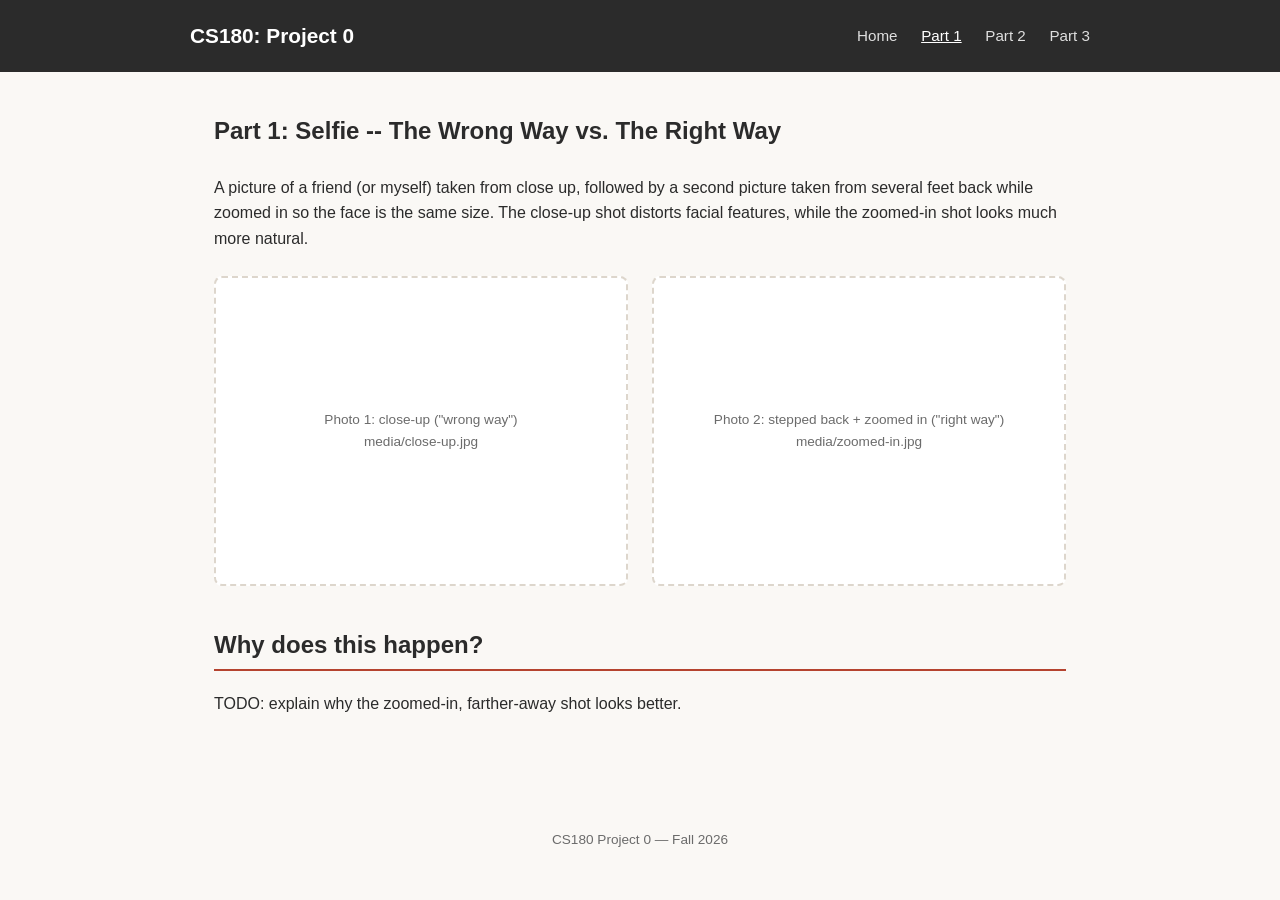
==== part_1/index.html @ 12ecb2ee "new files" ====
<!DOCTYPE html>
<html lang="en">

<head>
    <meta charset="UTF-8">
    <meta name="viewport" content="width=device-width, initial-scale=1.0">
    <title>Part 1 -- Selfie: The Wrong Way vs. The Right Way</title>
    <link rel="stylesheet" href="../style.css">
</head>

<body>

    <header class="site-header">
        <div class="header-inner">
            <h1>CS180: Project 0</h1>
            <nav class="site-nav">
                <a href="../index.html">Home</a>
                <a href="../part_1/index.html" class="active">Part 1</a>
                <a href="../part_2/index.html">Part 2</a>
                <a href="../part_3/index.html">Part 3</a>
            </nav>
        </div>
    </header>

    <main>
        <h2 style="margin-top: 0; border: none;">Part 1: Selfie -- The Wrong Way vs. The Right Way</h2>

        <p>
            A picture of a friend (or myself) taken from close up, followed by a second
            picture taken from several feet back while zoomed in so the face is the same
            size. The close-up shot distorts facial features, while the zoomed-in shot
            looks much more natural.
        </p>

        <!--
          Once you have your photos, replace each .media-placeholder <div> below
          with a <figure> like this:

          <figure>
            <img src="media/close-up.jpg" alt="Close-up selfie, the wrong way">
            <figcaption>Close-up (wrong way)</figcaption>
          </figure>
        -->
        <div class="media-grid">
            <div class="media-placeholder">Photo 1: close-up ("wrong way")<br>media/close-up.jpg</div>
            <div class="media-placeholder">Photo 2: stepped back + zoomed in ("right way")<br>media/zoomed-in.jpg</div>
        </div>

        <h2>Why does this happen?</h2>
        <p>
            <!-- Write your explanation here: think about focal length,
                 camera distance, and how perspective distorts closer objects. -->
            TODO: explain why the zoomed-in, farther-away shot looks better.
        </p>
    </main>

    <footer class="site-footer">
        CS180 Project 0 &mdash; Fall 2026
    </footer>

</body>

</html>
---- style.css ----
/* ============================================
   Shared stylesheet for the whole site.
   Every page links to this ONE file, so a
   change here updates every page at once.
   ============================================ */

:root {
  --bg: #faf8f5;
  --text: #2b2b2b;
  --muted: #6b6b6b;
  --accent: #b5432f;
  --border: #ddd6cc;
  --card-bg: #ffffff;
}

* {
  box-sizing: border-box;
}

body {
  margin: 0;
  font-family: "Helvetica Neue", Arial, sans-serif;
  color: var(--text);
  background: var(--bg);
  line-height: 1.6;
}

/* ---------- header / nav ---------- */
header.site-header {
  background: var(--text);
  color: #fff;
  padding: 1.2rem 2rem;
}

header.site-header .header-inner {
  max-width: 900px;
  margin: 0 auto;
  display: flex;
  justify-content: space-between;
  align-items: center;
  flex-wrap: wrap;
  gap: 0.5rem;
}

header.site-header h1 {
  margin: 0;
  font-size: 1.3rem;
}

nav.site-nav a {
  color: #fff;
  text-decoration: none;
  margin-left: 1.2rem;
  font-size: 0.95rem;
  opacity: 0.85;
}

nav.site-nav a:hover,
nav.site-nav a.active {
  opacity: 1;
  text-decoration: underline;
}

/* ---------- page layout ---------- */
main {
  max-width: 900px;
  margin: 0 auto;
  padding: 2.5rem 1.5rem 4rem;
}

h2 {
  border-bottom: 2px solid var(--accent);
  padding-bottom: 0.3rem;
  margin-top: 2.5rem;
}

.subtitle {
  color: var(--muted);
  margin-top: -0.5rem;
}

/* ---------- part cards on the homepage ---------- */
.part-grid {
  display: grid;
  grid-template-columns: repeat(auto-fit, minmax(220px, 1fr));
  gap: 1.2rem;
  margin-top: 1.5rem;
}

.part-card {
  background: var(--card-bg);
  border: 1px solid var(--border);
  border-radius: 10px;
  padding: 1.2rem;
  text-decoration: none;
  color: var(--text);
  display: block;
  transition: transform 0.15s ease, box-shadow 0.15s ease;
}

.part-card:hover {
  transform: translateY(-3px);
  box-shadow: 0 6px 16px rgba(0, 0, 0, 0.08);
}

.part-card h3 {
  margin: 0 0 0.4rem;
  color: var(--accent);
}

.part-card p {
  margin: 0;
  color: var(--muted);
  font-size: 0.92rem;
}

/* ---------- media placeholders ---------- */
/* Drop this class on a <div> wherever a photo/gif
   still needs to be uploaded. Delete the div and
   replace it with an <img> tag once you have the file. */
.media-grid {
  display: grid;
  grid-template-columns: repeat(auto-fit, minmax(240px, 1fr));
  gap: 1.5rem;
  margin: 1.5rem 0;
}

.media-placeholder {
  aspect-ratio: 4 / 3;
  border: 2px dashed var(--border);
  border-radius: 8px;
  background: #fff;
  display: flex;
  align-items: center;
  justify-content: center;
  text-align: center;
  color: var(--muted);
  font-size: 0.85rem;
  padding: 1rem;
}

figure {
  margin: 0;
}

figure img {
  width: 100%;
  border-radius: 8px;
  display: block;
}

figcaption {
  text-align: center;
  font-size: 0.85rem;
  color: var(--muted);
  margin-top: 0.4rem;
}

footer.site-footer {
  text-align: center;
  color: var(--muted);
  font-size: 0.85rem;
  padding: 2rem 0;
}
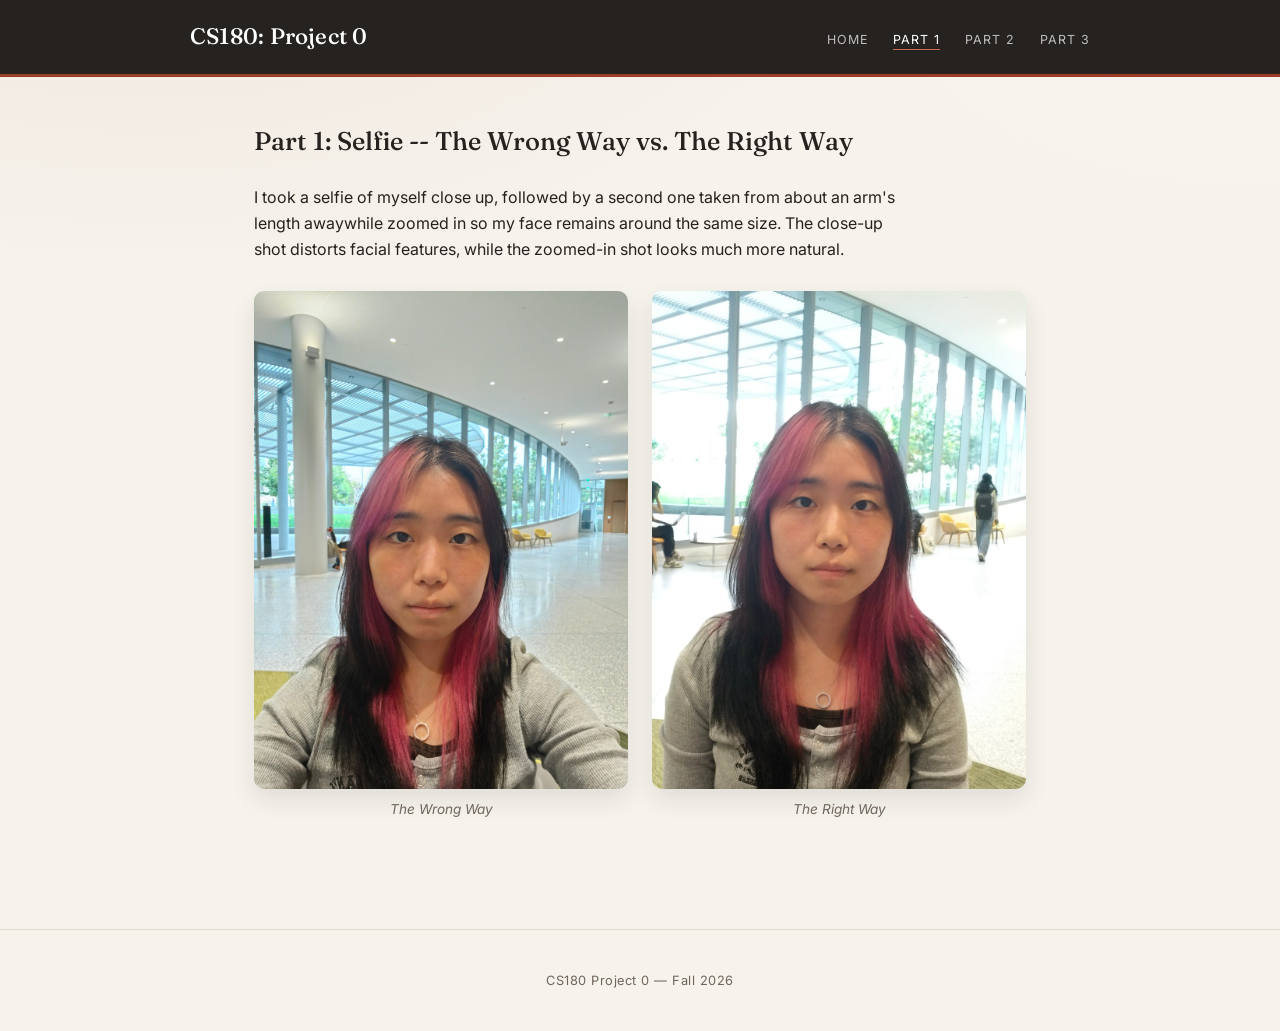
==== commit 66ab1dc6: "added photos in" ====
--- a/part_1/index.html
+++ b/part_1/index.html
@@ -12,7 +12,7 @@
 
     <header class="site-header">
         <div class="header-inner">
-            <h1>CS180: Project 0</h1>
+            <h1 class="site-title"><a href="../index.html">CS180: Project 0</a></h1>
             <nav class="site-nav">
                 <a href="../index.html">Home</a>
                 <a href="../part_1/index.html" class="active">Part 1</a>
@@ -26,32 +26,21 @@
         <h2 style="margin-top: 0; border: none;">Part 1: Selfie -- The Wrong Way vs. The Right Way</h2>
 
         <p>
-            A picture of a friend (or myself) taken from close up, followed by a second
-            picture taken from several feet back while zoomed in so the face is the same
-            size. The close-up shot distorts facial features, while the zoomed-in shot
+            I took a selfie of myself close up, followed by a second
+            one taken from about an arm's length awaywhile zoomed in so my face remains around
+            the same size. The close-up shot distorts facial features, while the zoomed-in shot
             looks much more natural.
         </p>
-
-        <!--
-          Once you have your photos, replace each .media-placeholder <div> below
-          with a <figure> like this:
-
-          <figure>
-            <img src="media/close-up.jpg" alt="Close-up selfie, the wrong way">
-            <figcaption>Close-up (wrong way)</figcaption>
-          </figure>
-        -->
         <div class="media-grid">
-            <div class="media-placeholder">Photo 1: close-up ("wrong way")<br>media/close-up.jpg</div>
-            <div class="media-placeholder">Photo 2: stepped back + zoomed in ("right way")<br>media/zoomed-in.jpg</div>
+            <figure>
+                <img src="media/part one close.jpg">
+                <figcaption>The Wrong Way</figcaption>
+            </figure>
+            <figure>
+                <img src="media/part one far.jpg">
+                <figcaption>The Right Way</figcaption>
+            </figure>
         </div>
-
-        <h2>Why does this happen?</h2>
-        <p>
-            <!-- Write your explanation here: think about focal length,
-                 camera distance, and how perspective distorts closer objects. -->
-            TODO: explain why the zoomed-in, farther-away shot looks better.
-        </p>
     </main>
 
     <footer class="site-footer">
--- a/style.css
+++ b/style.css
@@ -4,13 +4,21 @@
    change here updates every page at once.
    ============================================ */
 
+@import url("https://fonts.googleapis.com/css2?family=Fraunces:ital,opsz,wght@0,9..144,400;0,9..144,500;0,9..144,600;1,9..144,400&family=Inter:wght@400;500;600&display=swap");
+
 :root {
-  --bg: #faf8f5;
-  --text: #2b2b2b;
-  --muted: #6b6b6b;
-  --accent: #b5432f;
-  --border: #ddd6cc;
-  --card-bg: #ffffff;
+  --bg: #f6f2ec;
+  --bg-tint-a: #efe7dc;
+  --bg-tint-b: #f7f4ef;
+  --text: #262220;
+  --muted: #6f665e;
+  --accent: #9c3d28;
+  --accent-soft: #c96b4f;
+  --border: #e2d9cc;
+  --card-bg: #fffdfa;
+  --header-bg: #262220;
+  --serif: "Fraunces", Georgia, "Times New Roman", serif;
+  --sans: "Inter", "Helvetica Neue", Arial, sans-serif;
 }
 
 * {
@@ -19,17 +27,23 @@
 
 body {
   margin: 0;
-  font-family: "Helvetica Neue", Arial, sans-serif;
+  font-family: var(--sans);
   color: var(--text);
-  background: var(--bg);
-  line-height: 1.6;
+  background-color: var(--bg);
+  background-image:
+    radial-gradient(1200px 600px at 12% -10%, var(--bg-tint-a), transparent 60%),
+    radial-gradient(1000px 500px at 100% 0%, var(--bg-tint-b), transparent 55%);
+  background-attachment: fixed;
+  line-height: 1.65;
+  -webkit-font-smoothing: antialiased;
 }
 
 /* ---------- header / nav ---------- */
 header.site-header {
-  background: var(--text);
+  background: var(--header-bg);
   color: #fff;
-  padding: 1.2rem 2rem;
+  padding: 1.15rem 2rem;
+  border-bottom: 3px solid var(--accent);
 }
 
 header.site-header .header-inner {
@@ -37,74 +51,111 @@
   margin: 0 auto;
   display: flex;
   justify-content: space-between;
-  align-items: center;
+  align-items: baseline;
   flex-wrap: wrap;
-  gap: 0.5rem;
-}
-
-header.site-header h1 {
-  margin: 0;
-  font-size: 1.3rem;
+  gap: 0.6rem 1rem;
+}
+
+header.site-header h1.site-title {
+  margin: 0;
+  font-family: var(--serif);
+  font-weight: 500;
+  font-size: 1.4rem;
+  letter-spacing: 0.01em;
+}
+
+header.site-header h1.site-title a {
+  color: inherit;
+  text-decoration: none;
+  transition: color 0.15s ease;
+}
+
+header.site-header h1.site-title a:hover {
+  color: var(--accent-soft);
 }
 
 nav.site-nav a {
   color: #fff;
   text-decoration: none;
-  margin-left: 1.2rem;
-  font-size: 0.95rem;
-  opacity: 0.85;
+  margin-left: 1.3rem;
+  font-size: 0.78rem;
+  text-transform: uppercase;
+  letter-spacing: 0.08em;
+  opacity: 0.7;
+  padding-bottom: 2px;
+  border-bottom: 1px solid transparent;
+  transition: opacity 0.15s ease, border-color 0.15s ease;
 }
 
 nav.site-nav a:hover,
 nav.site-nav a.active {
   opacity: 1;
-  text-decoration: underline;
+  border-bottom-color: var(--accent-soft);
 }
 
 /* ---------- page layout ---------- */
 main {
-  max-width: 900px;
+  max-width: 820px;
   margin: 0 auto;
-  padding: 2.5rem 1.5rem 4rem;
+  padding: 3rem 1.5rem 5rem;
 }
 
 h2 {
-  border-bottom: 2px solid var(--accent);
-  padding-bottom: 0.3rem;
-  margin-top: 2.5rem;
+  font-family: var(--serif);
+  font-weight: 500;
+  font-size: 1.6rem;
+  line-height: 1.25;
+  border-bottom: 1px solid var(--border);
+  padding-bottom: 0.35rem;
+  margin-top: 2.75rem;
+}
+
+main > p {
+  max-width: 65ch;
 }
 
 .subtitle {
-  color: var(--muted);
-  margin-top: -0.5rem;
+  font-family: var(--serif);
+  font-style: italic;
+  font-size: 1.05rem;
+  color: var(--muted);
+  margin-top: -0.25rem;
+}
+
+a {
+  color: var(--accent);
 }
 
 /* ---------- part cards on the homepage ---------- */
 .part-grid {
   display: grid;
   grid-template-columns: repeat(auto-fit, minmax(220px, 1fr));
-  gap: 1.2rem;
-  margin-top: 1.5rem;
+  gap: 1.25rem;
+  margin-top: 1.75rem;
 }
 
 .part-card {
   background: var(--card-bg);
   border: 1px solid var(--border);
-  border-radius: 10px;
-  padding: 1.2rem;
+  border-radius: 14px;
+  padding: 1.35rem;
   text-decoration: none;
   color: var(--text);
   display: block;
-  transition: transform 0.15s ease, box-shadow 0.15s ease;
+  transition: transform 0.18s ease, box-shadow 0.18s ease, border-color 0.18s ease;
 }
 
 .part-card:hover {
-  transform: translateY(-3px);
-  box-shadow: 0 6px 16px rgba(0, 0, 0, 0.08);
+  transform: translateY(-4px);
+  border-color: var(--accent-soft);
+  box-shadow: 0 14px 30px rgba(38, 34, 32, 0.12);
 }
 
 .part-card h3 {
   margin: 0 0 0.4rem;
+  font-family: var(--serif);
+  font-weight: 600;
+  font-size: 1.15rem;
   color: var(--accent);
 }
 
@@ -122,14 +173,14 @@
   display: grid;
   grid-template-columns: repeat(auto-fit, minmax(240px, 1fr));
   gap: 1.5rem;
-  margin: 1.5rem 0;
+  margin: 1.75rem 0;
 }
 
 .media-placeholder {
   aspect-ratio: 4 / 3;
   border: 2px dashed var(--border);
-  border-radius: 8px;
-  background: #fff;
+  border-radius: 10px;
+  background: var(--card-bg);
   display: flex;
   align-items: center;
   justify-content: center;
@@ -145,20 +196,24 @@
 
 figure img {
   width: 100%;
-  border-radius: 8px;
+  border-radius: 10px;
   display: block;
+  box-shadow: 0 10px 24px rgba(38, 34, 32, 0.1);
 }
 
 figcaption {
   text-align: center;
   font-size: 0.85rem;
-  color: var(--muted);
-  margin-top: 0.4rem;
+  font-style: italic;
+  color: var(--muted);
+  margin-top: 0.55rem;
 }
 
 footer.site-footer {
   text-align: center;
   color: var(--muted);
-  font-size: 0.85rem;
-  padding: 2rem 0;
-}
+  font-size: 0.8rem;
+  letter-spacing: 0.04em;
+  padding: 2.5rem 0;
+  border-top: 1px solid var(--border);
+}
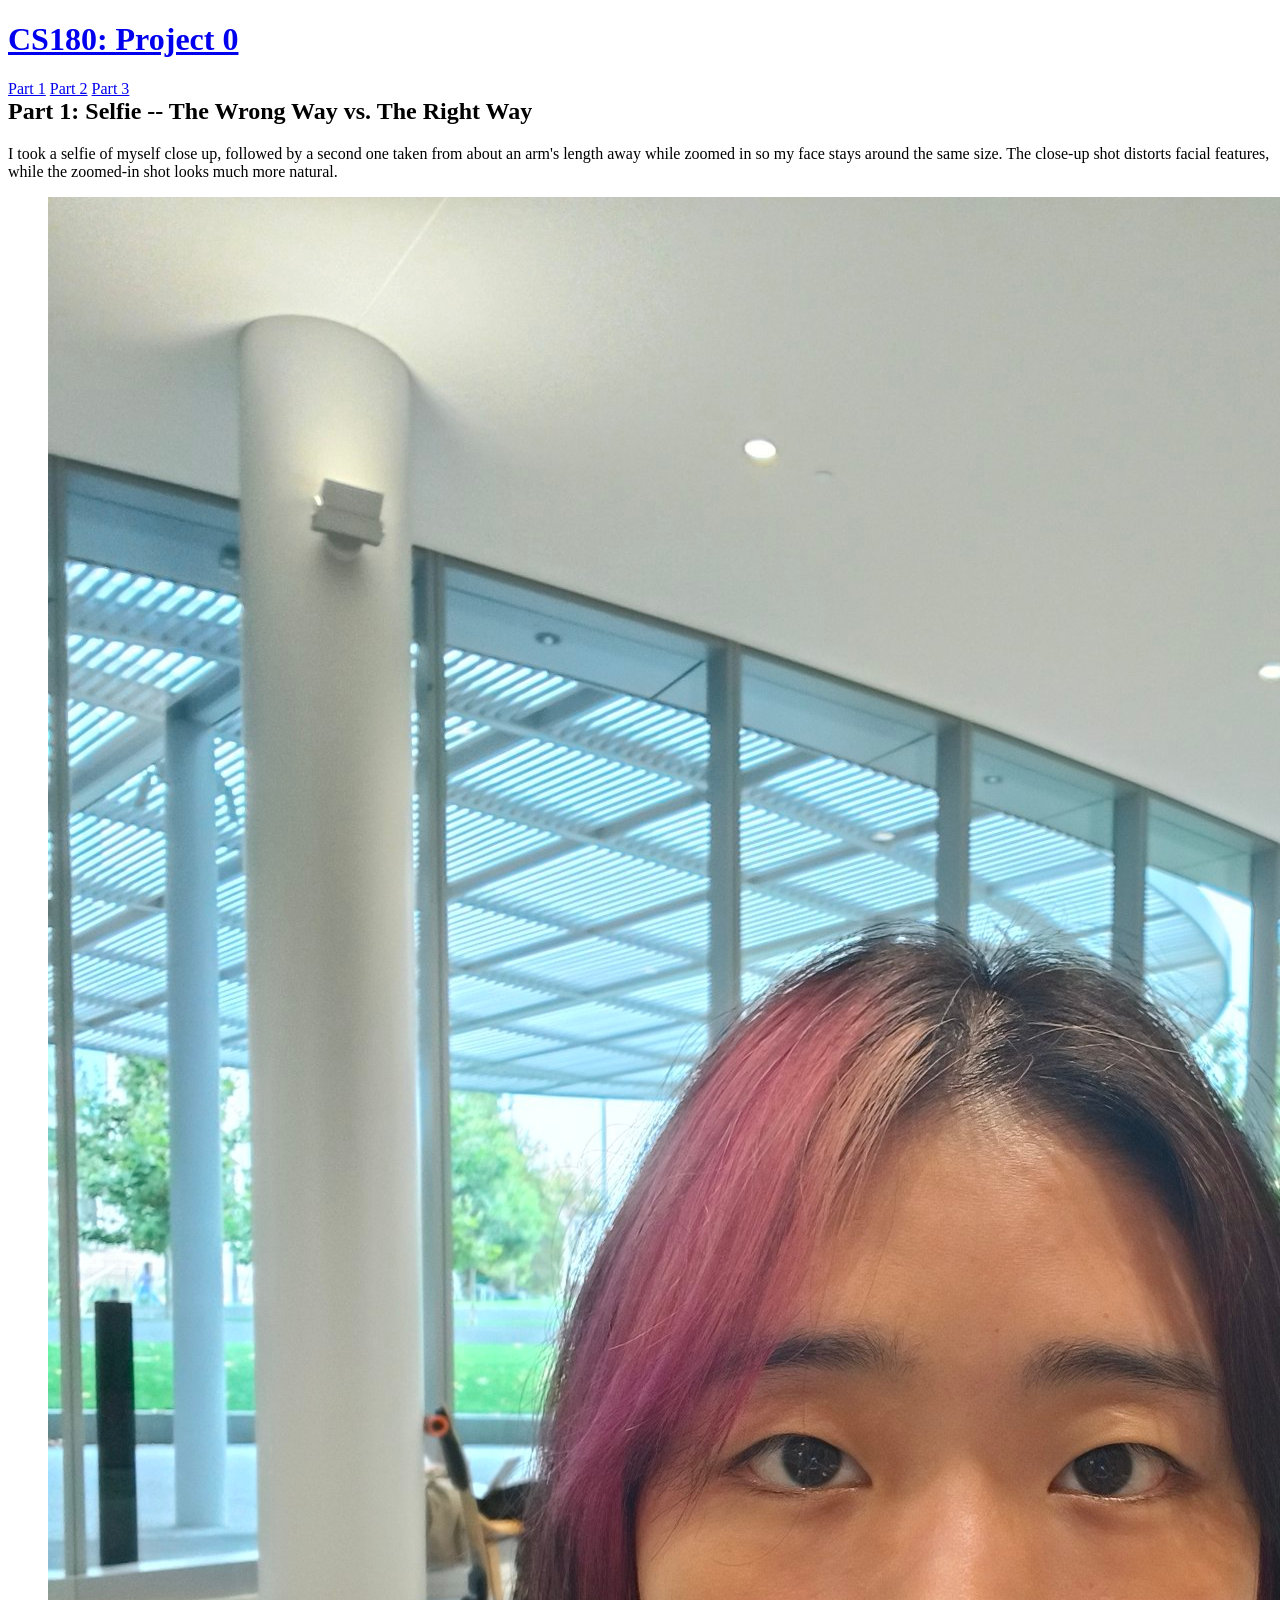
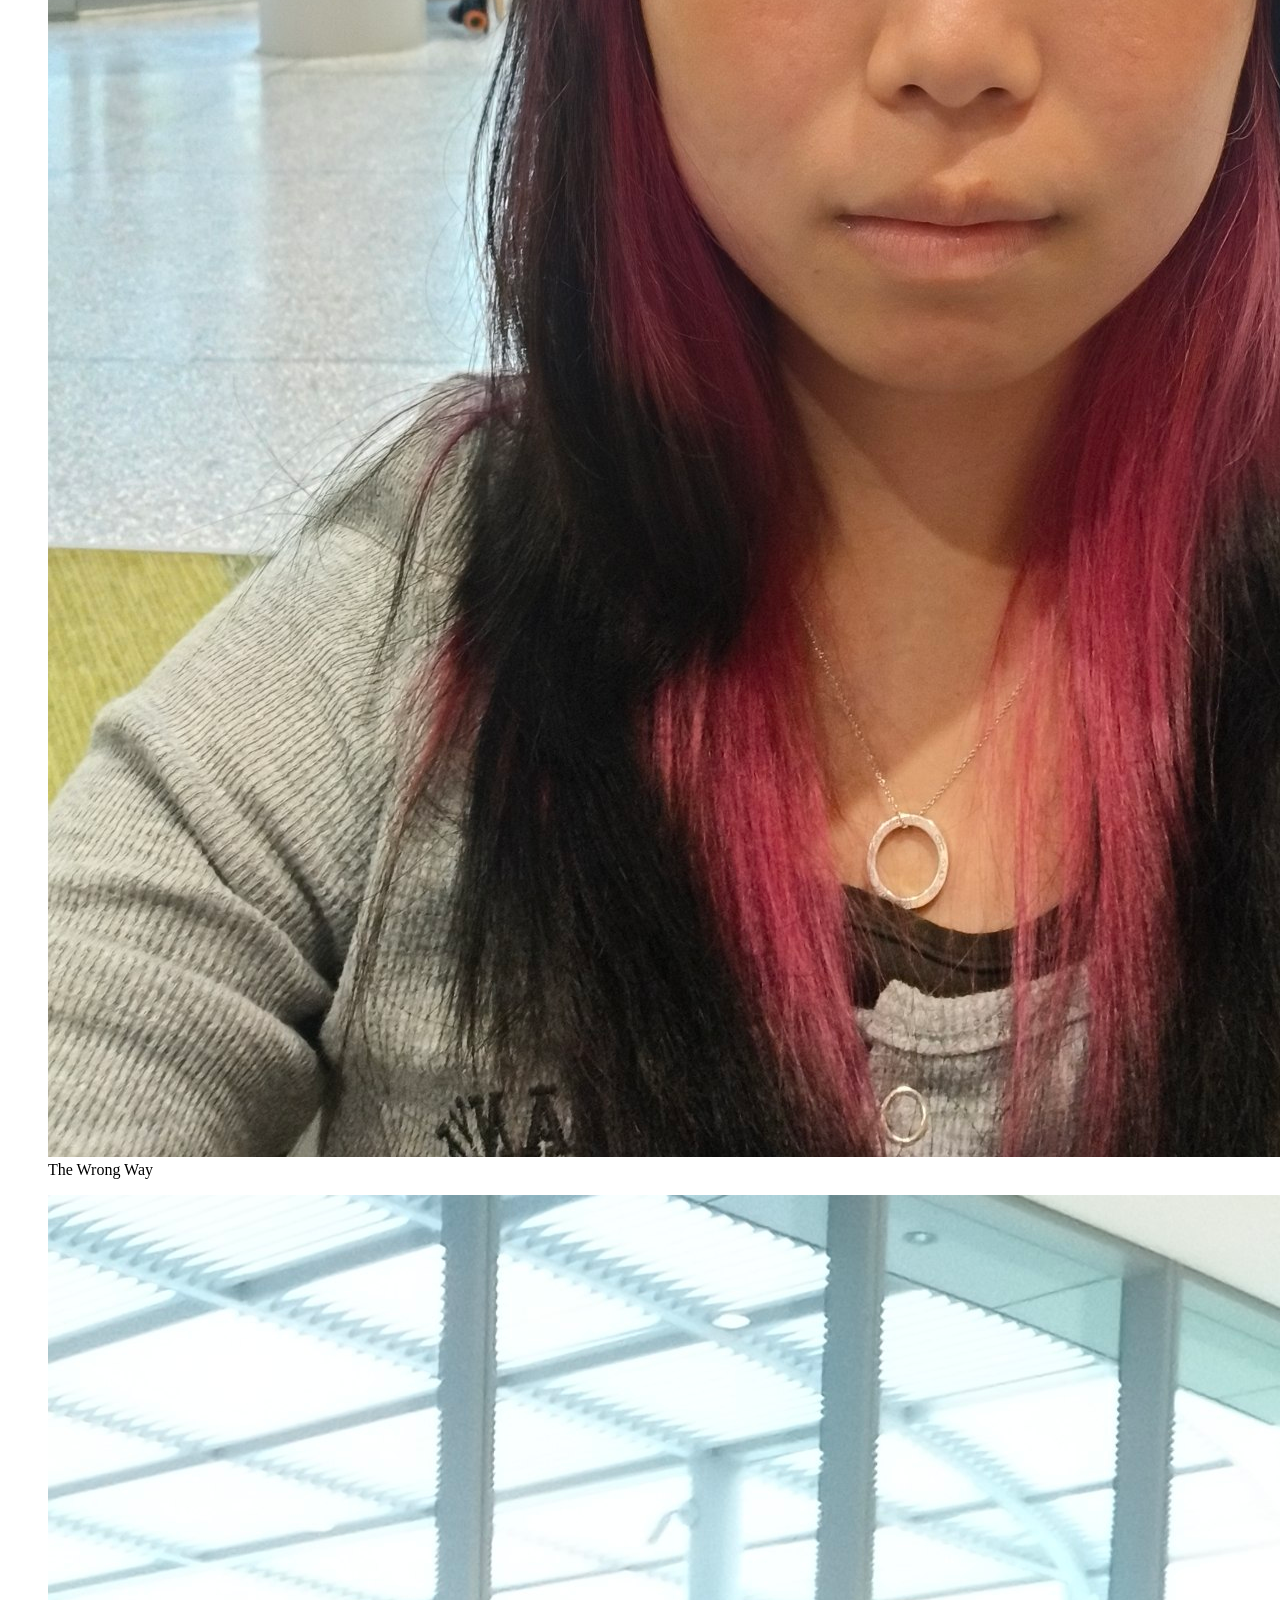
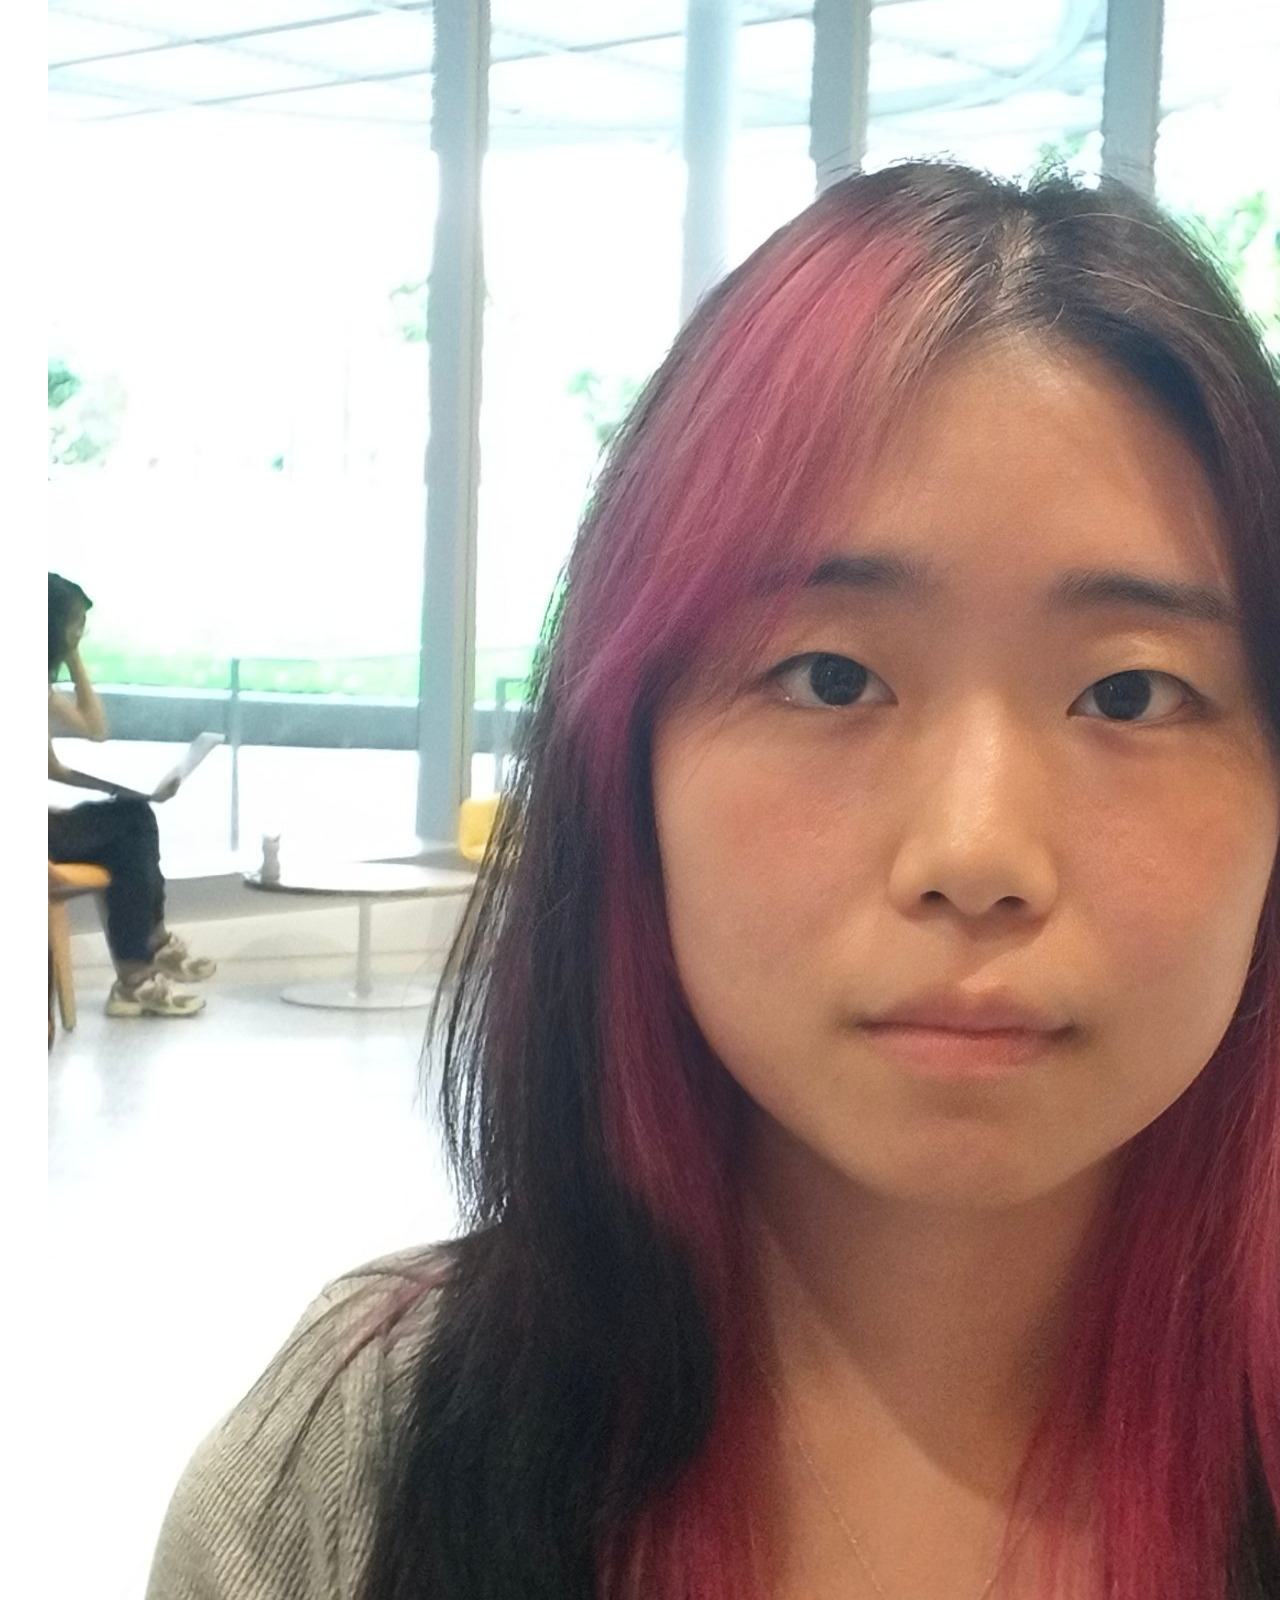
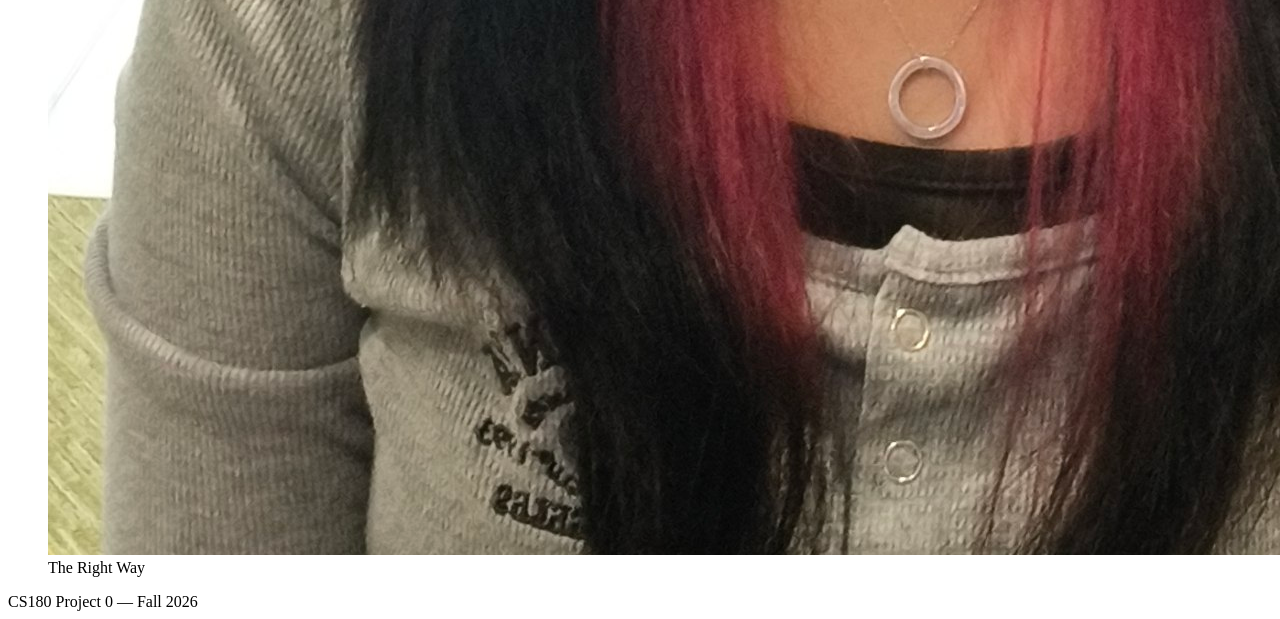
==== commit 47569a65: "some edits" ====
--- a/part_1/index.html
+++ b/part_1/index.html
@@ -4,18 +4,17 @@
 <head>
     <meta charset="UTF-8">
     <meta name="viewport" content="width=device-width, initial-scale=1.0">
-    <title>Part 1 -- Selfie: The Wrong Way vs. The Right Way</title>
-    <link rel="stylesheet" href="../style.css">
+    <title>CS180 Project 0 -- Part 1: Selfie</title>
+    <link rel="stylesheet" href="style.css">
 </head>
 
 <body>
 
     <header class="site-header">
         <div class="header-inner">
-            <h1 class="site-title"><a href="../index.html">CS180: Project 0</a></h1>
+            <h1 class="site-title"><a href="index.html">CS180: Project 0</a></h1>
             <nav class="site-nav">
-                <a href="../index.html">Home</a>
-                <a href="../part_1/index.html" class="active">Part 1</a>
+                <a href="index.html" class="active">Part 1</a>
                 <a href="../part_2/index.html">Part 2</a>
                 <a href="../part_3/index.html">Part 3</a>
             </nav>
@@ -24,20 +23,19 @@
 
     <main>
         <h2 style="margin-top: 0; border: none;">Part 1: Selfie -- The Wrong Way vs. The Right Way</h2>
-
         <p>
-            I took a selfie of myself close up, followed by a second
-            one taken from about an arm's length awaywhile zoomed in so my face remains around
-            the same size. The close-up shot distorts facial features, while the zoomed-in shot
-            looks much more natural.
+            I took a selfie of myself close up, followed by a second one taken from about
+            an arm's length away while zoomed in so my face stays around the same size.
+            The close-up shot distorts facial features, while the zoomed-in shot looks
+            much more natural.
         </p>
         <div class="media-grid">
             <figure>
-                <img src="media/part one close.jpg">
+                <img src="media/part one close.jpg" alt="Close-up selfie with distorted facial proportions">
                 <figcaption>The Wrong Way</figcaption>
             </figure>
             <figure>
-                <img src="media/part one far.jpg">
+                <img src="media/part one far.jpg" alt="Selfie taken from farther back while zoomed in, natural proportions">
                 <figcaption>The Right Way</figcaption>
             </figure>
         </div>
